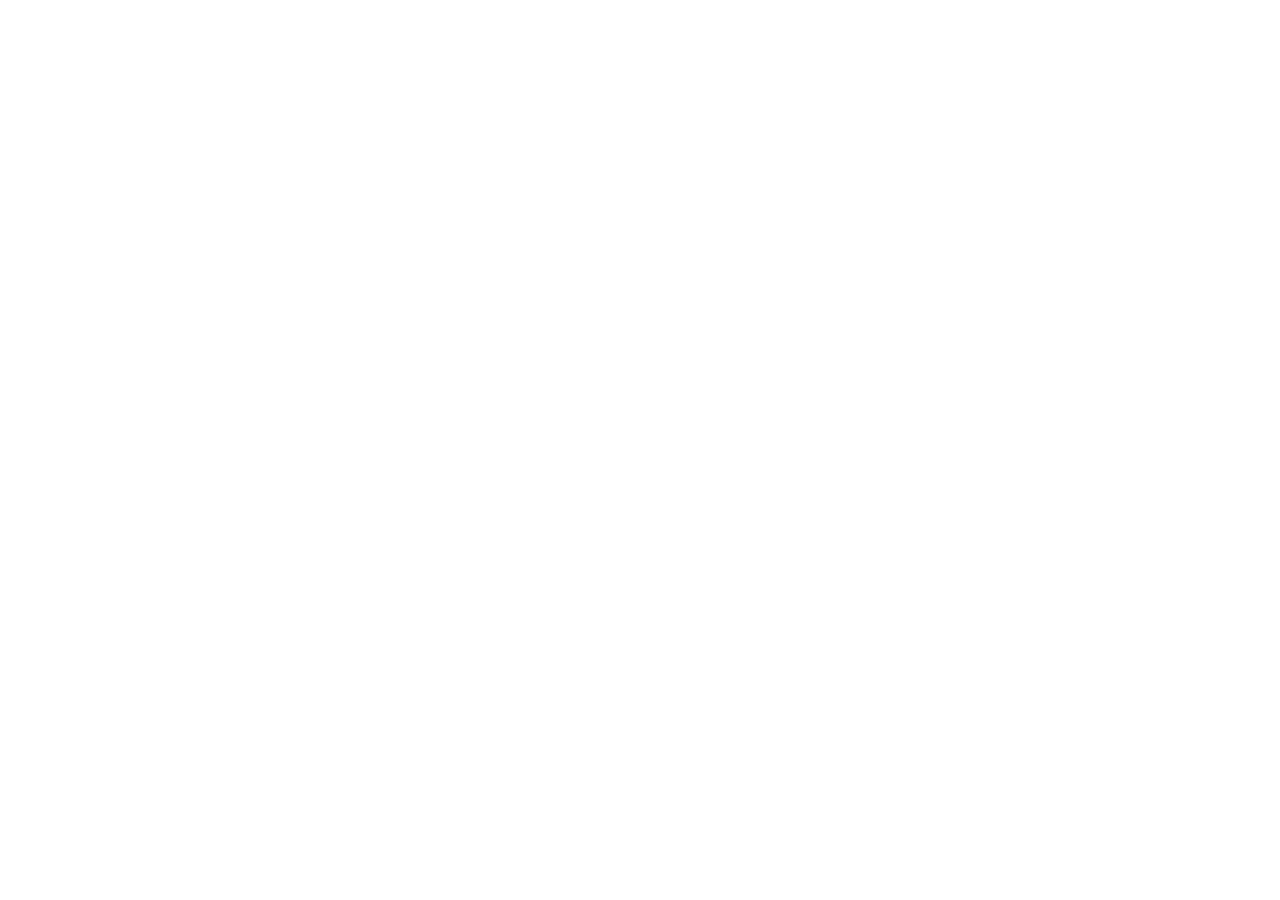
==== index.html @ fafc59ac "add html page, boilerplate" ====
<!DOCTYPE html>
<html lang="en">
<head>
    <meta charset="UTF-8">
    <meta name="viewport" content="width=device-width, initial-scale=1.0">
    <title>Recipe Book</title>
</head>
<body>
    
</body>
</html>
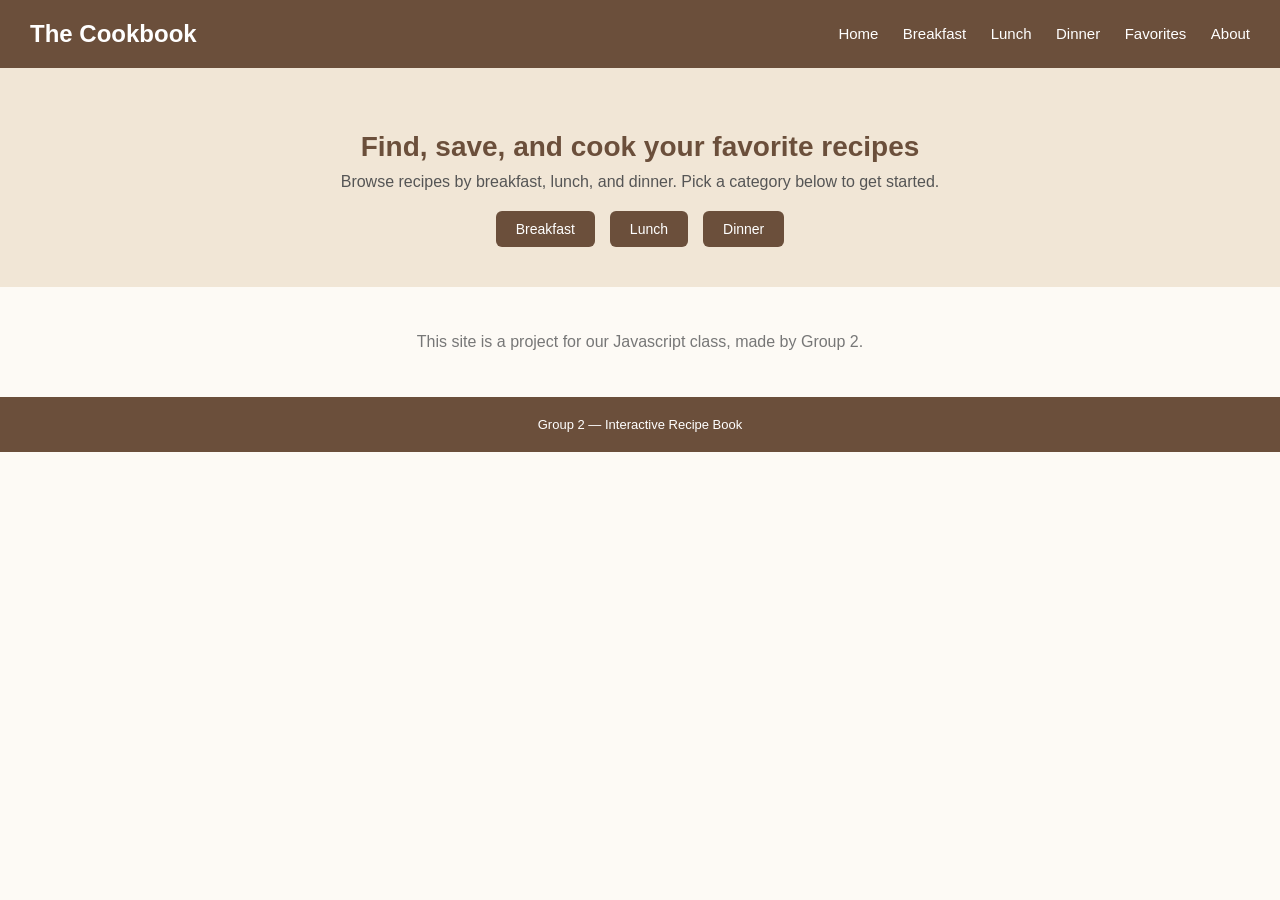
==== commit 6c3083ce: "html pages and css added" ====
--- a/index.html
+++ b/index.html
@@ -1,11 +1,35 @@
 <!DOCTYPE html>
 <html lang="en">
 <head>
-    <meta charset="UTF-8">
-    <meta name="viewport" content="width=device-width, initial-scale=1.0">
-    <title>Recipe Book</title>
+<meta charset="UTF-8">
+<meta name="viewport" content="width=device-width, initial-scale=1.0">
+<title>The Cookbook</title>
+<link rel="stylesheet" href="style.css">
 </head>
 <body>
-    
+<header>
+    <h1>The Cookbook</h1>
+    <nav>
+        <a href="index.html">Home</a>
+        <a href="breakfast.html">Breakfast</a>
+        <a href="lunch.html">Lunch</a>
+        <a href="dinner.html">Dinner</a>
+        <a href="favorites.html">Favorites</a>
+        <a href="about.html">About</a>
+    </nav>
+</header>
+<section class="hero">
+    <h2>Find, save, and cook your favorite recipes</h2>
+    <p>Browse recipes by breakfast, lunch, and dinner. Pick a category below to get started.</p>
+    <div class="category-links">
+        <a href="breakfast.html">Breakfast</a>
+        <a href="lunch.html">Lunch</a>
+        <a href="dinner.html">Dinner</a>
+    </div>
+</section>
+<main>
+    <p style="text-align:center; color:#777;">This site is a project for our Javascript class, made by Group 2.</p>
+</main>
+<footer>Group 2 &mdash; Interactive Recipe Book</footer>
 </body>
 </html>
--- a/style.css
+++ b/style.css
@@ -0,0 +1,149 @@
+body {
+    margin: 0;
+    font-family: Arial, sans-serif;
+    background-color: #fdfaf5;
+    color: #333;
+}
+header {
+    background-color: #6b4f3b;
+    color: white;
+    padding: 20px 30px;
+    display: flex;
+    justify-content: space-between;
+    align-items: center;
+    flex-wrap: wrap;
+}
+header h1 {
+    margin: 0;
+    font-size: 24px;
+}
+nav a {
+    color: white;
+    text-decoration: none;
+    margin-left: 20px;
+    font-size: 15px;
+}
+nav a:hover {
+    text-decoration: underline;
+}
+.hero {
+    padding: 40px 30px;
+    text-align: center;
+    background-color: #f1e6d6;
+}
+.hero h2 {
+    font-size: 28px;
+    margin-bottom: 10px;
+    color: #6b4f3b;
+}
+.hero p {
+    font-size: 16px;
+    max-width: 600px;
+    margin: 0 auto;
+    color: #555;
+}
+.category-links {
+    display: flex;
+    justify-content: center;
+    gap: 15px;
+    margin-top: 20px;
+    flex-wrap: wrap;
+}
+.category-links a {
+    background-color: #6b4f3b;
+    color: white;
+    padding: 10px 20px;
+    border-radius: 6px;
+    text-decoration: none;
+    font-size: 14px;
+}
+.category-links a:hover {
+    background-color: #543d2e;
+}
+main {
+    padding: 30px;
+}
+.recipe-grid {
+    display: grid;
+    grid-template-columns: repeat(3, 1fr);
+    gap: 20px;
+}
+.recipe-card {
+    background-color: white;
+    border: 1px solid #e0d6c8;
+    border-radius: 8px;
+    overflow: hidden;
+    box-shadow: 0 2px 6px rgba(0,0,0,0.08);
+}
+.recipe-card img {
+    width: 100%;
+    height: 160px;
+    object-fit: cover;
+    display: block;
+}
+.recipe-info {
+    padding: 15px;
+}
+.recipe-info h3 {
+    margin: 0 0 8px 0;
+    font-size: 18px;
+    color: #6b4f3b;
+}
+.recipe-info p {
+    font-size: 14px;
+    color: #555;
+    margin: 6px 0;
+}
+.recipe-info .heart {
+    float: right;
+    font-size: 18px;
+    color: #b5423a;
+    cursor: pointer;
+}
+.recipe-info ul, .recipe-info ol {
+    padding-left: 18px;
+    font-size: 13px;
+    color: #555;
+}
+.result-text {
+    font-style: italic;
+    font-size: 13px;
+    color: #7a6f5f;
+}
+footer {
+    text-align: center;
+    padding: 20px;
+    background-color: #6b4f3b;
+    color: white;
+    font-size: 13px;
+}
+.about-box {
+    max-width: 700px;
+    margin: 0 auto;
+    background-color: white;
+    padding: 25px 30px;
+    border-radius: 8px;
+    box-shadow: 0 2px 6px rgba(0,0,0,0.08);
+}
+.about-box h3 {
+    color: #6b4f3b;
+    margin-top: 25px;
+}
+@media (max-width: 900px) {
+    .recipe-grid {
+    grid-template-columns: repeat(2, 1fr);
+    }
+}
+@media (max-width: 600px) {
+    .recipe-grid {
+    grid-template-columns: 1fr;
+    }
+    header {
+        flex-direction: column;
+        align-items: flex-start;
+    }
+    nav a {
+        margin-left: 0;
+        margin-right: 15px;
+    }
+}
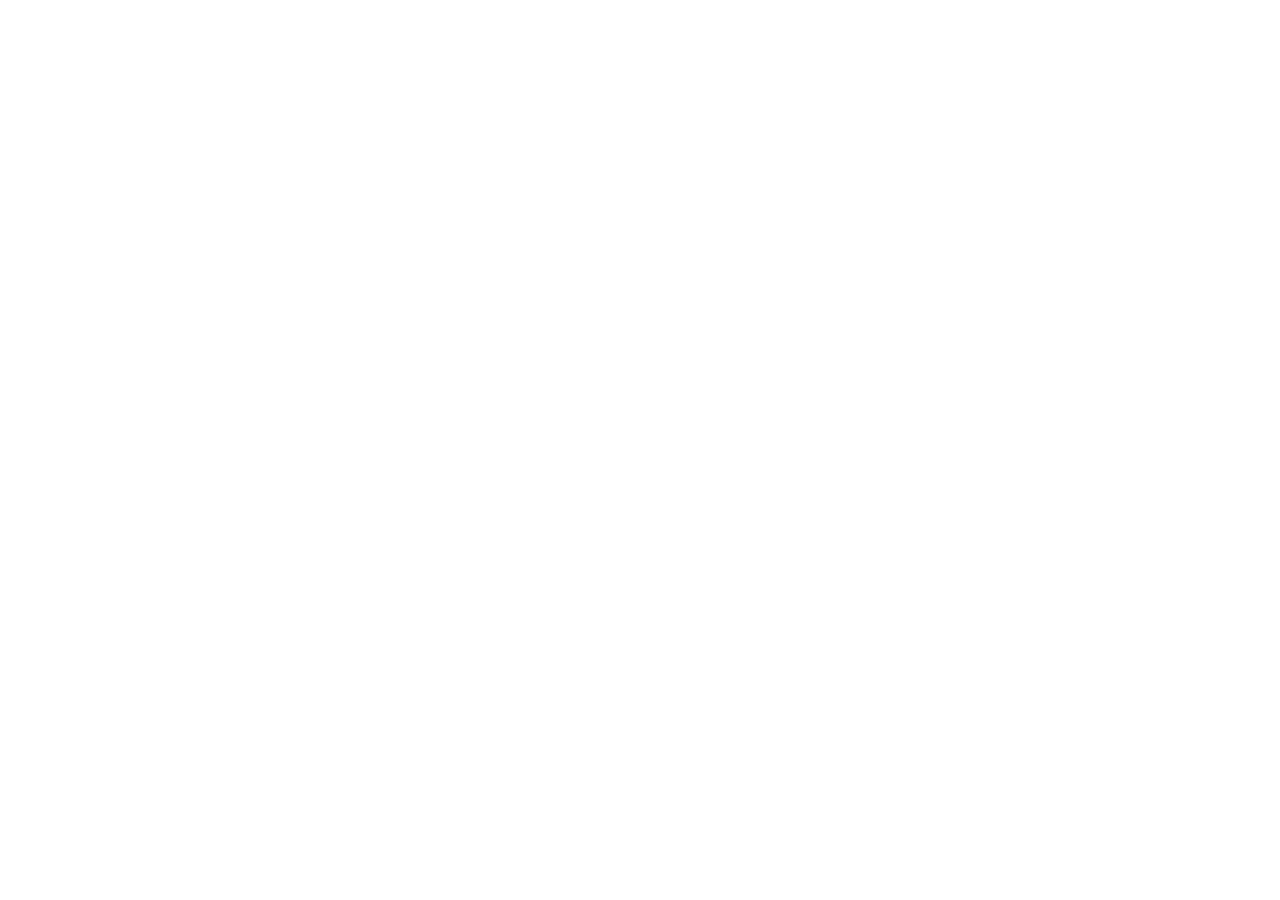
==== commit 0042dc30: "Merge pull request #6 from HailuBen/index-html-page add html page, boilerplate" ====
--- a/index.html
+++ b/index.html
@@ -1,35 +1,11 @@
 <!DOCTYPE html>
 <html lang="en">
 <head>
-<meta charset="UTF-8">
-<meta name="viewport" content="width=device-width, initial-scale=1.0">
-<title>The Cookbook</title>
-<link rel="stylesheet" href="style.css">
+    <meta charset="UTF-8">
+    <meta name="viewport" content="width=device-width, initial-scale=1.0">
+    <title>Recipe Book</title>
 </head>
 <body>
-<header>
-    <h1>The Cookbook</h1>
-    <nav>
-        <a href="index.html">Home</a>
-        <a href="breakfast.html">Breakfast</a>
-        <a href="lunch.html">Lunch</a>
-        <a href="dinner.html">Dinner</a>
-        <a href="favorites.html">Favorites</a>
-        <a href="about.html">About</a>
-    </nav>
-</header>
-<section class="hero">
-    <h2>Find, save, and cook your favorite recipes</h2>
-    <p>Browse recipes by breakfast, lunch, and dinner. Pick a category below to get started.</p>
-    <div class="category-links">
-        <a href="breakfast.html">Breakfast</a>
-        <a href="lunch.html">Lunch</a>
-        <a href="dinner.html">Dinner</a>
-    </div>
-</section>
-<main>
-    <p style="text-align:center; color:#777;">This site is a project for our Javascript class, made by Group 2.</p>
-</main>
-<footer>Group 2 &mdash; Interactive Recipe Book</footer>
+    
 </body>
 </html>
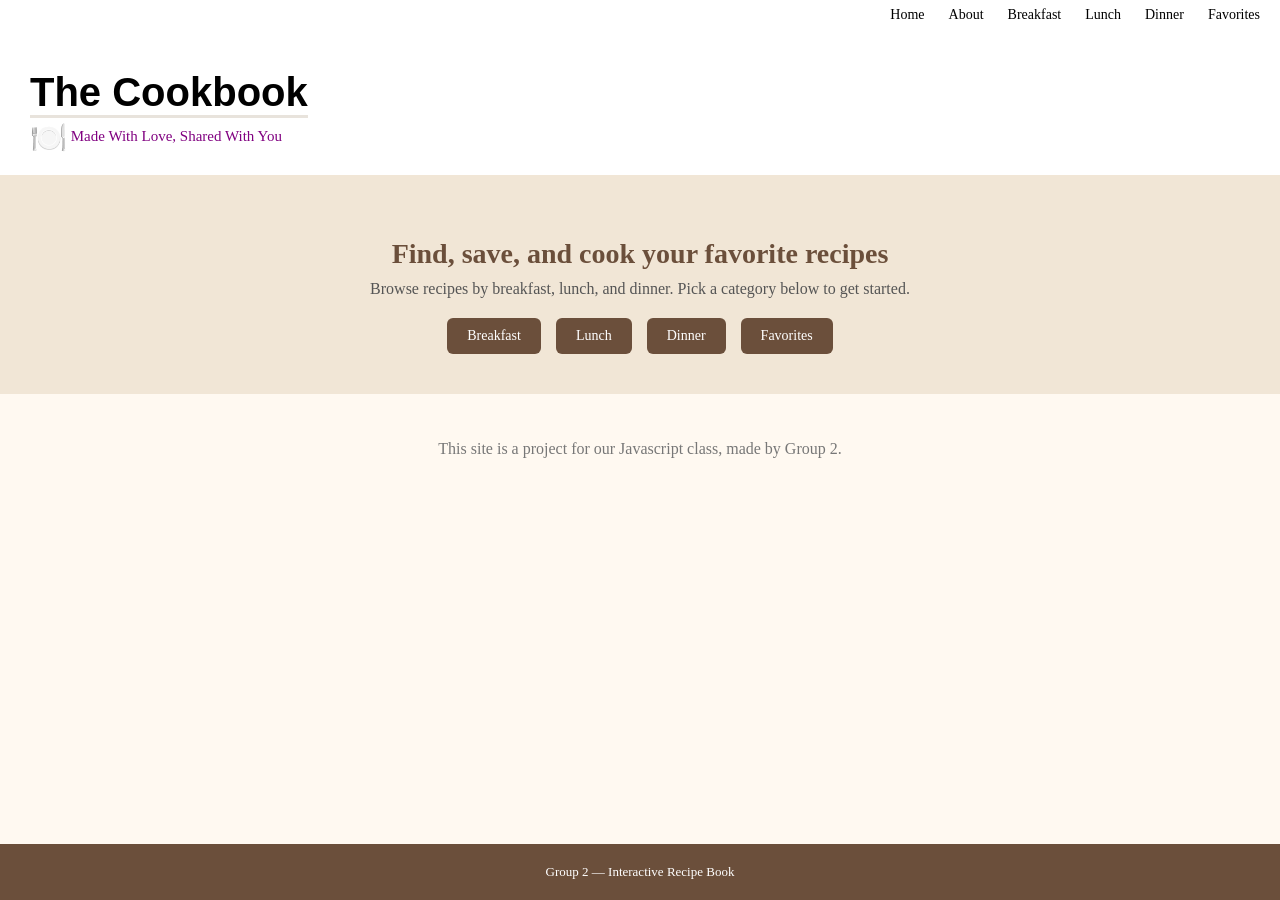
==== commit 25e14842: "update fonts and navigation layout" ====
--- a/index.html
+++ b/index.html
@@ -1,11 +1,50 @@
 <!DOCTYPE html>
 <html lang="en">
 <head>
-    <meta charset="UTF-8">
-    <meta name="viewport" content="width=device-width, initial-scale=1.0">
-    <title>Recipe Book</title>
+<meta charset="UTF-8">
+<meta name="viewport" content="width=device-width, initial-scale=1.0">
+<title>The Cookbook</title>
+<link rel="stylesheet" href="style.css">
 </head>
 <body>
+     <div class="top-bar">
     
+
+    <div class="top-links">
+
+    <nav>
+    <a href="index.html">Home</a>
+    <a href="about.html">About</a>
+    <a href="breakfast.html">Breakfast</a>
+    <a href="lunch.html">Lunch</a>
+    <a href="dinner.html">Dinner</a>
+    <a href="favorites.html">Favorites</a>
+    </nav>
+
+    </div>
+    </div>
+<header>
+    <div class="logo">
+    <h1>The Cookbook</h1>
+    <p><span class="food-icon">&#127869;&#65039;</span>
+  Made With Love, Shared With You </p>
+    </div>
+
+   
+</header>
+<section class="hero">
+    <h2>Find, save, and cook your favorite recipes</h2>
+    <p>Browse recipes by breakfast, lunch, and dinner. Pick a category below to get started.</p>
+    <div class="category-links">
+        <a href="breakfast.html">Breakfast</a>
+        <a href="lunch.html">Lunch</a>
+        <a href="dinner.html">Dinner</a>
+       <a href="favorites.html">Favorites</a>
+    </div>
+</section>
+<main>
+    <p style="text-align:center; color:#777;">This site is a project for our Javascript class, made by Group 2.</p>
+</main>
+<footer>Group 2 &mdash; Interactive Recipe Book</footer>
 </body>
 </html>
--- a/style.css
+++ b/style.css
@@ -0,0 +1,224 @@
+/* footer to bottom */
+html, body {
+    height: 100%;
+}
+body {
+    display: flex;
+    flex-direction: column;
+}
+main {
+    flex: 1;
+}
+footer {
+    margin-top: auto;
+}
+
+
+
+body {
+    margin: 0;
+    font-family: "Poppins";
+    background-color: #fff9f1;
+    color: black;
+}
+header {
+    background-color: white;
+    color:black;
+    padding: 20px 30px;
+    display: flex;
+    justify-content: space-between;
+    align-items: center;
+    flex-wrap: wrap;
+}
+header h1 {
+    margin: 0;
+    font-size: 24px;
+    
+}
+nav a {
+    color: black;
+    text-decoration: none;
+    margin-left: 20px;
+    font-size: 15px;
+}
+nav a:hover {
+    color: #3f6844;
+    text-decoration: none;
+}
+.hero {
+    padding: 40px 30px;
+    text-align: center;
+    background-color: #f1e6d6;
+}
+.hero h2 {
+    font-size: 28px;
+    margin-bottom: 10px;
+    color: #6b4f3b;
+}
+.hero p {
+    font-size: 16px;
+    max-width: 600px;
+    margin: 0 auto;
+    color: #555;
+}
+.category-links {
+    display: flex;
+    justify-content: center;
+    gap: 15px;
+    margin-top: 20px;
+    flex-wrap: wrap;
+}
+.category-links a {
+    background-color: #6b4f3b;
+    color: white;
+    padding: 10px 20px;
+    border-radius: 6px;
+    text-decoration: none;
+    font-size: 14px;
+}
+.category-links a:hover {
+    background-color: #543d2e;
+}
+main {
+    padding: 30px;
+}
+.recipe-grid {
+    display: grid;
+    grid-template-columns: repeat(3, 1fr);
+    gap: 20px;
+}
+.recipe-card {
+    background-color: white;
+    border: 1px solid #e0d6c8;
+    border-radius: 8px;
+    overflow: hidden;
+    box-shadow: 0 2px 6px rgba(0,0,0,0.08);
+}
+.recipe-card img {
+    width: 100%;
+    height: 160px;
+    object-fit: cover;
+    display: block;
+}
+.recipe-info {
+    padding: 15px;
+}
+.recipe-info h3 {
+    margin: 0 0 8px 0;
+    font-size: 18px;
+    color: #6b4f3b;
+}
+.recipe-info p {
+    font-size: 14px;
+    color: #555;
+    margin: 6px 0;
+}
+.recipe-info .heart {
+    float: right;
+    font-size: 18px;
+    color: #b5423a;
+    cursor: pointer;
+}
+.recipe-info ul, .recipe-info ol {
+    padding-left: 18px;
+    font-size: 13px;
+    color: #555;
+}
+.result-text {
+    font-style: italic;
+    font-size: 13px;
+    color: #7a6f5f;
+}
+footer {
+    text-align: center;
+    padding: 20px;
+    background-color: #6b4f3b;
+    color: white;
+    font-size: 13px;
+}
+.about-box {
+    max-width: 700px;
+    margin: 0 auto;
+    background-color: white;
+    padding: 25px 30px;
+    border-radius: 8px;
+    box-shadow: 0 2px 6px rgba(0,0,0,0.08);
+}
+.about-box h3 {
+    color: #6b4f3b;
+    margin-top: 25px;
+}
+
+
+.logo h1 {
+    margin: 0;
+    font-family: "Copper Black", "Arial Black", sans-serif;
+    font-size: 40px;
+    color: black;
+    border-bottom: 3px solid #e8e3dc;
+}
+
+.logo p {
+    margin: 2px 0 0;
+    font-family: "Segoe Script", "Brush Script MT", cursive;
+    font-size: 15px;
+    color: purple ;
+    
+}
+
+.top-bar {
+    background-color:white;
+    display: grid;
+    text-align: center;
+    padding: 5px 20px;
+    height: 40px;
+
+}
+
+.top-bar p {
+    margin: 0;
+    font-family: "Poppins", sans-serif;
+    letter-spacing: 5px;
+}
+
+.top-links {
+    display: flex;
+    justify-content: flex-end;
+    gap: 20px;
+}
+
+.top-links a {
+    color: black;
+    font-family: cursive;
+    font-size: 14px;
+    text-decoration: none;
+    
+}
+
+.top-links a:hover {
+background-color: white;
+}
+.food-icon {
+font-size: 30px;
+margin-right: middle;
+vertical-align: middle;
+}
+
+@media (max-width: 900px) {
+    .recipe-grid {
+    grid-template-columns: repeat(2, 1fr);
+    }
+}
+@media (max-width: 600px) {
+    .recipe-grid {
+    grid-template-columns: 1fr;
+    }
+    header {
+        flex-direction: column;
+        align-items: flex-start;
+    }
+    nav a {
+        margin-left: 0;
+        margin-right: 15px;
+    }
+}
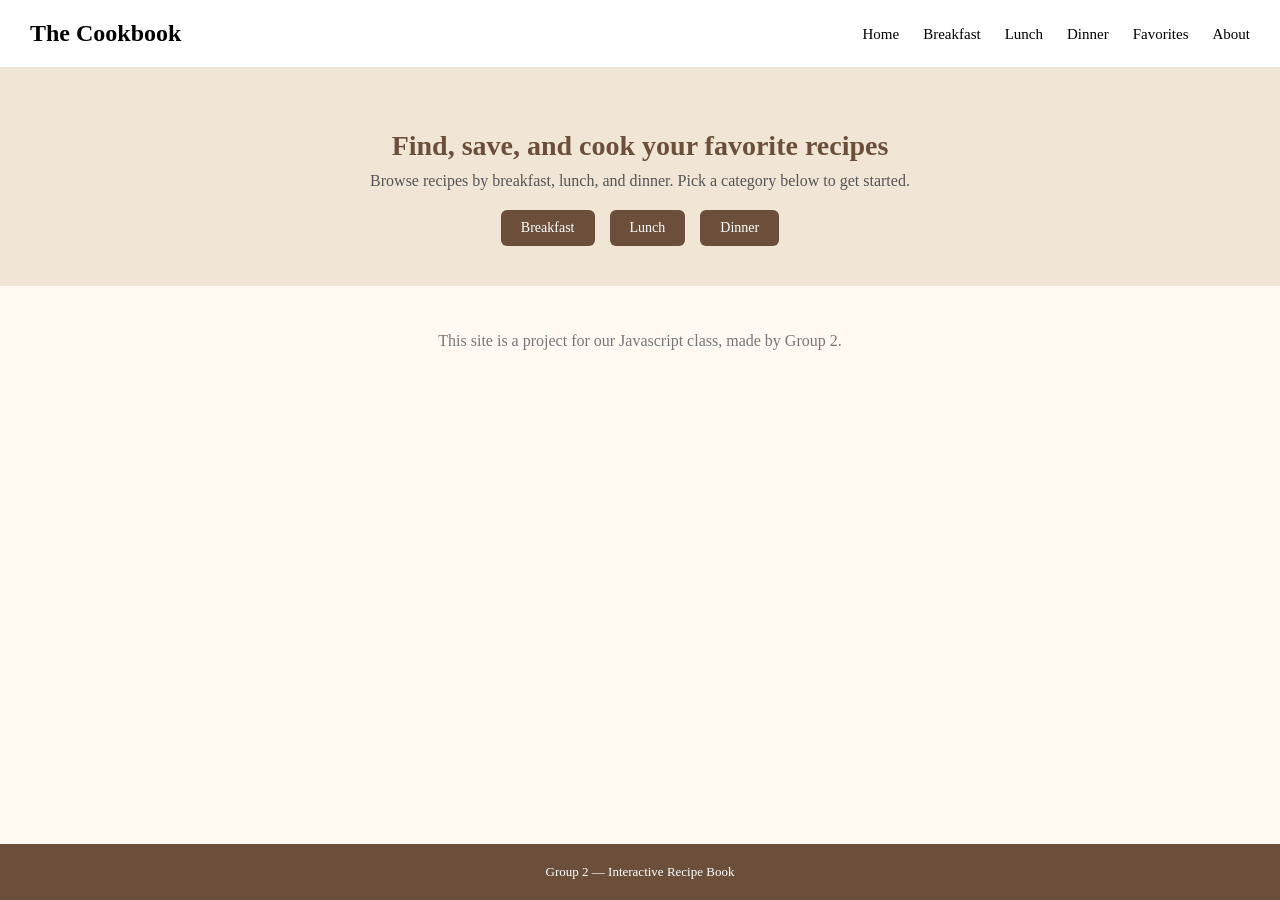
==== commit 0f62a6d8: "Refactor navigation structure in index.html Reorganized navigation links and removed the logo sectio" ====
--- a/index.html
+++ b/index.html
@@ -7,30 +7,16 @@
 <link rel="stylesheet" href="style.css">
 </head>
 <body>
-     <div class="top-bar">
-    
-
-    <div class="top-links">
-
+<header>
+    <h1>The Cookbook</h1>
     <nav>
-    <a href="index.html">Home</a>
-    <a href="about.html">About</a>
-    <a href="breakfast.html">Breakfast</a>
-    <a href="lunch.html">Lunch</a>
-    <a href="dinner.html">Dinner</a>
-    <a href="favorites.html">Favorites</a>
+        <a href="index.html">Home</a>
+        <a href="breakfast.html">Breakfast</a>
+        <a href="lunch.html">Lunch</a>
+        <a href="dinner.html">Dinner</a>
+        <a href="favorites.html">Favorites</a>
+        <a href="about.html">About</a>
     </nav>
-
-    </div>
-    </div>
-<header>
-    <div class="logo">
-    <h1>The Cookbook</h1>
-    <p><span class="food-icon">&#127869;&#65039;</span>
-  Made With Love, Shared With You </p>
-    </div>
-
-   
 </header>
 <section class="hero">
     <h2>Find, save, and cook your favorite recipes</h2>
@@ -39,7 +25,6 @@
         <a href="breakfast.html">Breakfast</a>
         <a href="lunch.html">Lunch</a>
         <a href="dinner.html">Dinner</a>
-       <a href="favorites.html">Favorites</a>
     </div>
 </section>
 <main>
@@ -47,4 +32,4 @@
 </main>
 <footer>Group 2 &mdash; Interactive Recipe Book</footer>
 </body>
-</html>+</html>
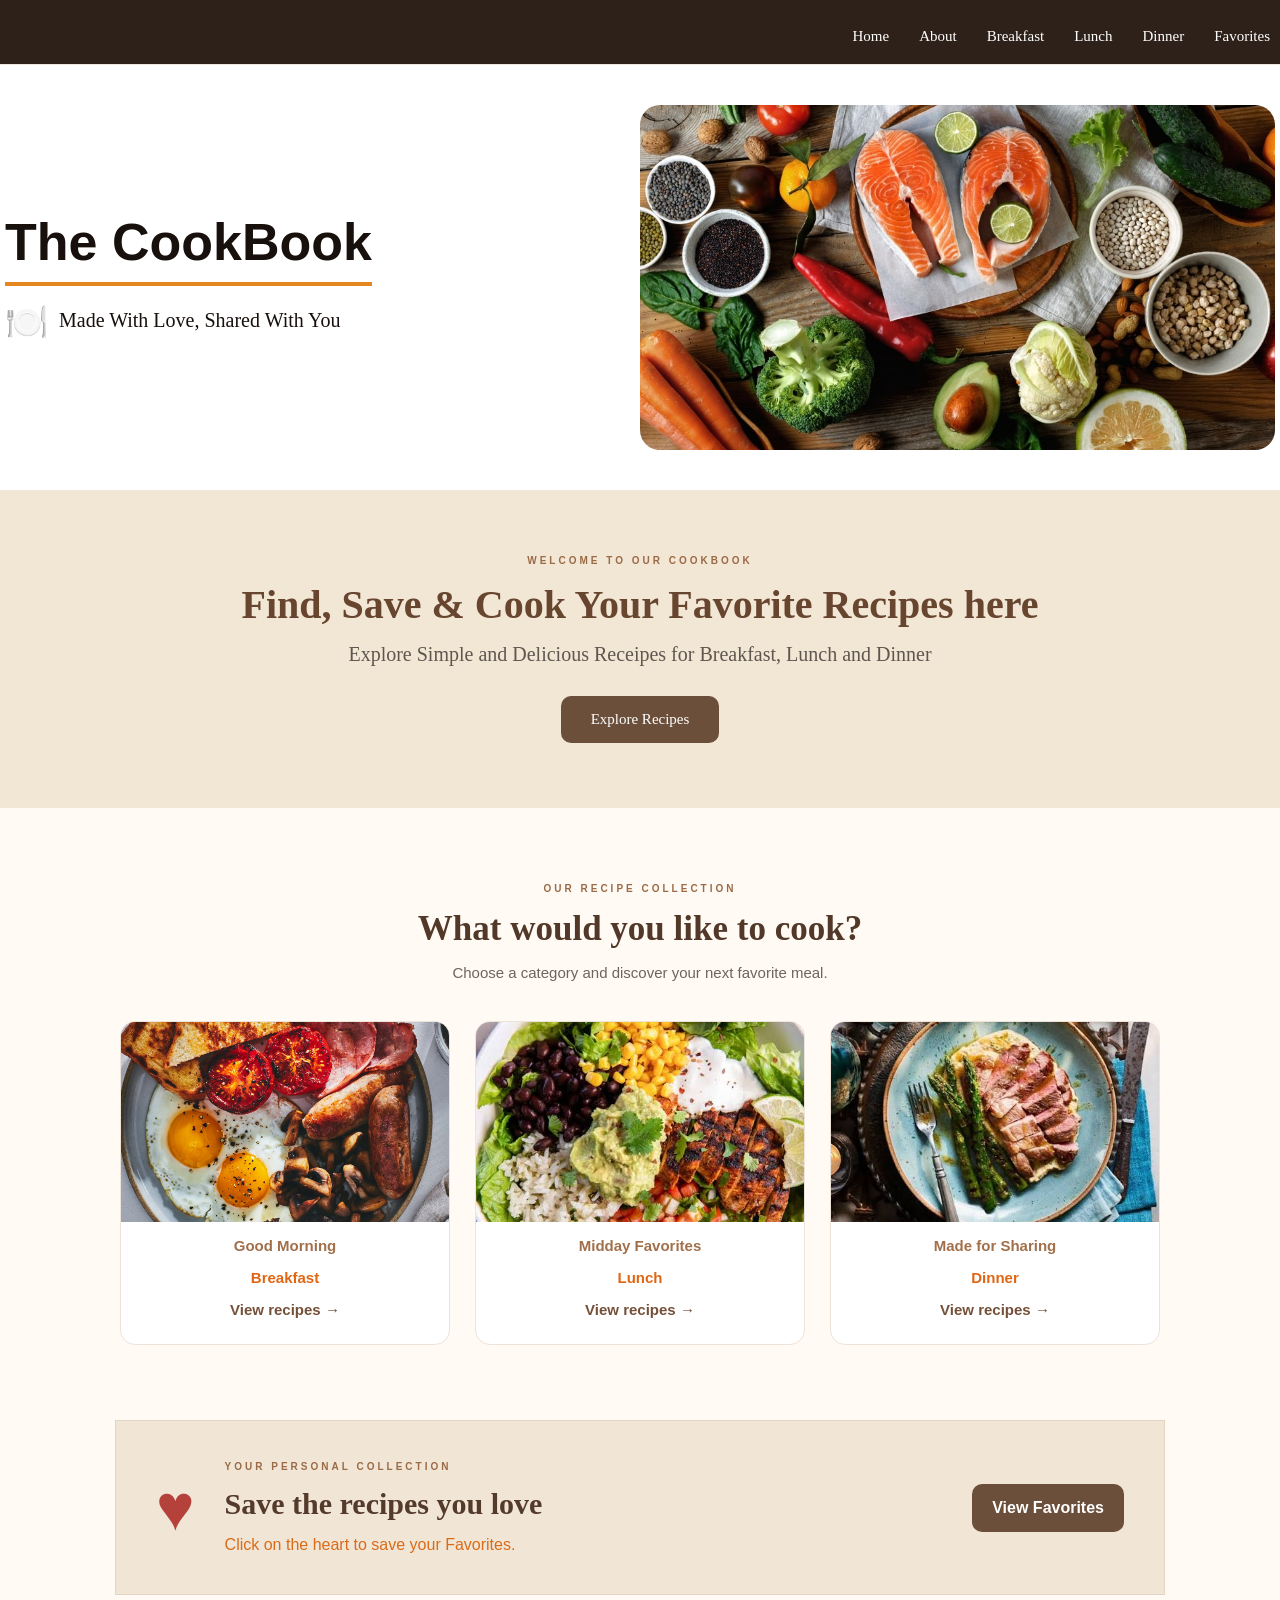
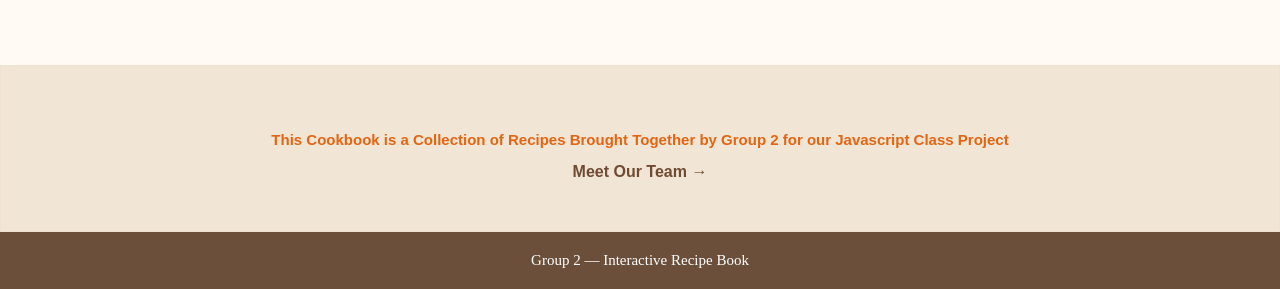
==== commit 123099e4: "fixed typo and syntax errors" ====
--- a/index.html
+++ b/index.html
@@ -1,35 +1,122 @@
 <!DOCTYPE html>
 <html lang="en">
+
 <head>
-<meta charset="UTF-8">
-<meta name="viewport" content="width=device-width, initial-scale=1.0">
-<title>The Cookbook</title>
-<link rel="stylesheet" href="style.css">
+    <meta charset="UTF-8">
+    <meta name="viewport" content="width=device-width, initial-scale=1.0">
+    <title>The Cookbook</title>
+    <link rel="stylesheet" href="style.css">
 </head>
 <body>
+    <div class="top-bar">
+        <nav class="top-links">
+            <a href="index.html">Home</a>
+            <a href="about.html">About</a>
+            <a href="breakfast.html">Breakfast</a>
+            <a href="lunch.html">Lunch</a>
+            <a href="dinner.html">Dinner</a>
+            <a href="favorites.html">Favorites</a>
+
+        </nav>
+            
+    </div>
+
 <header>
-    <h1>The Cookbook</h1>
-    <nav>
-        <a href="index.html">Home</a>
-        <a href="breakfast.html">Breakfast</a>
-        <a href="lunch.html">Lunch</a>
-        <a href="dinner.html">Dinner</a>
-        <a href="favorites.html">Favorites</a>
-        <a href="about.html">About</a>
-    </nav>
+    <div class="logo">
+        <h1>The CookBook</h1>
+        <p><span class="food-icon">&#127869;&#65039;</span>Made With Love, Shared With You </p>
+    </div>
+
+    <div class="header-image">
+
+        <img src="images/images.jpg"   alt="Fresh ingredients for cooking">
+
+    </div>
 </header>
 <section class="hero">
-    <h2>Find, save, and cook your favorite recipes</h2>
-    <p>Browse recipes by breakfast, lunch, and dinner. Pick a category below to get started.</p>
-    <div class="category-links">
-        <a href="breakfast.html">Breakfast</a>
-        <a href="lunch.html">Lunch</a>
-        <a href="dinner.html">Dinner</a>
-    </div>
+    <p class="hero-label">WELCOME TO OUR COOKBOOK</p>
+    <h2>Find, Save & Cook Your Favorite Recipes here </h2>
+    <p class="hero-description">Explore Simple and Delicious Receipes for Breakfast, Lunch and Dinner</p>
+    <a href="#recipe-categories" class="explore-button">Explore Recipes</a>
+
 </section>
 <main>
-    <p style="text-align:center; color:#777;">This site is a project for our Javascript class, made by Group 2.</p>
+    <section class="home-categories" id="recipe-categories">
+        <p class="section-label">OUR RECIPE COLLECTION</p>
+        <h2>What would you like to cook?</h2>
+        <p class="section-introduction">Choose a category and discover your next favorite meal.</p>
+
+        <div class="home-category-grid">
+            <a href="breakfast.html" class="home-category-card">
+                <div class="category-icon breakfast-icon"><img src="images/breakfast-photo.webp" alt="Breakfast Recipes"></div>
+                
+                <div class="category-information">
+                    <p>Good Morning</p>
+                    <h3>Breakfast</h3>
+                    <span>View recipes &rarr;</span>
+                </div>
+            
+            </a>
+
+            <a href="lunch.html" class="home-category-card">
+                <div class="category-icon lunch-icon"><img src="images/lunch-photo.jpg" alt="Lunch Recipes"></div>
+                
+                <div class="category-information">
+                    <p>Midday Favorites</p>
+                    <h3>Lunch</h3>
+                    <span>View recipes &rarr;</span>
+                </div>
+
+                </a>
+
+                <a href="dinner.html" class="home-category-card">
+                <div class="category-icon dinner-icon"><img src="images/dinner-photo.jpg" alt="Dinner Recipes"></div>
+                
+                <div class="category-information">
+                    <p>Made for Sharing</p>
+                    <h3>Dinner</h3>
+                    <span>View recipes &rarr;</span>
+                
+                </div>
+            </a>           
+           
+                
+    </div>
+
+    </section>
+
+
+    <section class="favorites-feature">
+        <div class="favorites-heart"> &hearts;</div>
+        
+        
+        <div class="favorites-message">
+            <p class="section-label">YOUR PERSONAL COLLECTION</p>
+        <h2>Save the recipes you love</h2>
+
+        <p class="favorites-description"> Click on the heart to save your Favorites.</p>
+
+     </div>
+
+     <a href="favorites.html" class="favorites-button">View Favorites</a>
+    </section>
+
+
+<section class="project-message">
+   <h3> 
+    This Cookbook is a Collection of Recipes Brought Together by Group 2 for our Javascript Class Project
+</h3>  
+    <a href="about.html">Meet Our Team &rarr;</a>
+</section>
 </main>
-<footer>Group 2 &mdash; Interactive Recipe Book</footer>
+
+<footer>
+    <p>Group 2 &mdash; Interactive Recipe Book</p>
+</footer>
+
+
+
+
+
 </body>
 </html>
--- a/style.css
+++ b/style.css
@@ -1,224 +1,424 @@
-/* footer to bottom */
-html, body {
-    height: 100%;
-}
+* {
+    box-sizing: border-box;
+}
+
 body {
+    margin: 0;
+    min-height: 100vh;
     display: flex;
     flex-direction: column;
-}
+    background-color: #fffaf3;
+    color: #33251d;
+    font-family: 'Segoe UI', Tahoma, Geneva, Verdana, sans-serif;
+
+}
+
+
 main {
     flex: 1;
 }
+
+h3 {
+    font-size: 15px;
+    color: #e16512;
+}
+img {
+    max-width: 100%;
+}
+
+
+.top-bar {
+    min-height: 65px;
+    padding: 0 5px;
+    display: flex;
+    align-items: center;
+    justify-content: flex-end;
+    background-color: #2e211a;
+    border-bottom: 1px solid #eee5dc;
+}
+
+.top-links {
+    display: flex;
+    align-items: center;
+    justify-content: flex-end;
+    gap: 30px;
+    padding: 0 5px;
+    background-color: #2e211a ;
+   
+}
+
+.top-links a {
+    padding: 20px 0 10px;
+    color: white;
+    font-family: cursive;
+    font-size: 15px;
+    text-decoration: none;
+    border-bottom: 2px solid transparent;
+}
+
+.top-links a:hover {
+    border-bottom: #7a5138;
+    color: #7a5138
+}
+
+
+header {
+    min-width: 300px;
+    padding: 40px 5px;
+    display: flex;
+    align-items: center;
+    justify-content: space-between;
+    gap: 60px;
+    background-color: #ffffff;
+    
+}
+.logo {
+    flex: 1
+
+}
+
+
+.logo h1 {
+    width: fit-content;
+    margin: 0;
+    padding-bottom: 10px;
+    font-family: Arial, Helvetica, sans-serif;
+    font-size: 52px;
+    border-bottom: 4px solid #e3871e;
+    color:#18100c ;
+
+}
+
+.logo p {
+    margin : 16px 0 0;
+    font-family: "Segoe script", "Brush Script MT", cursive;
+    font-size: 20px;
+    color: #18100c;
+}
+
+.food-icon {
+    margin-right: 10px;
+    font-size: 35px;
+    vertical-align: middle;
+}
+ .header-image {
+    width: 50%;
+    max-width: 750px;
+   
+ }
+
+ .header-image img {
+    width: 100%;
+    height: 345px;
+    display: block;
+    object-fit: cover;
+    border-radius: 20px;
+    
+ }
+
+ .hero {
+    padding: 65px 25px;
+    background-color: #f2e6d5;
+    text-align: center;
+ }
+
+ .hero-label, .section-label {
+    margin: 0 0 15px;
+    font-family: Arial, Helvetica, sans-serif;
+    font-size: 10px;
+    font-weight: bold;
+    letter-spacing: 3px;
+    color: #9b6a46;
+ }
+
+ .hero h2 {
+    margin:  0 0 15px;
+    font-family: Georgia, serif;
+    font-size: 40px;
+    color: #67452f ;
+    
+ }
+
+ .hero-description {
+    max-width: 650px;
+    margin: 0 auto;
+    font-family:Georgia, serif ;
+    font-size: 20px;
+    color: #5f564f;
+   
+
+ }
+
+ .explore-button {
+    display: inline-block;
+    margin-top: 30px;
+    padding: 15px 30px;
+    background-color: #6b4f3b;
+    color: #ffffff;
+    font-size: 15px;
+    font-family: bold;
+    text-decoration: none;
+    border-radius: 10px;
+
+ }
+
+ .explore-button:hover {
+    background-color: #4f3829;
+ }
+
+ .home-categories {
+  max-width: 1100px;
+  margin: 0 auto;
+  padding: 75px 30px;
+  text-align: center;
+ }
+
+ .home-categories h2 {
+    margin: 0 0 15px;
+    color: #513828;
+    font-family: Georgia,  serif;
+    font-size: 35px;
+ }
+
+ .section-introduction {
+    margin: 0 0 40px;
+    color: #6d645e;
+    font-size: 15px;
+    
+ }
+
+ .home-category-grid {
+    display: grid;
+    grid-template-columns:  repeat(3, 1fr);
+    gap: 25px;
+ }
+
+ .home-category-card {
+    overflow: hidden;
+    background-color: #ffffff;
+    color: #33251d;
+    text-decoration: none;
+    border: 1px solid #eee3d8;
+    border-radius: 15px;
+ }
+
+ .category-icon {
+    height: 190px;
+    display: grid;
+    place-items: center;
+    font: 75px;
+ }
+
+ .category-icon img {
+    height: 200px;
+    width:400px;
+    display: block ;
+    object-fit: cover;
+
+ }
+
+ .breakfast-icon {
+    background-color: #f8e2b9;
+ }
+ .lunch-icon {
+    background-color: #dce9d2;
+ }
+  .dinner-icon {
+    background-color: #ecd5ce;
+  }
+
+  .category-information {
+    padding: 25px;
+  }
+
+  .category-information p {
+    margin: 0;
+    color: #a26f4b;
+    font-size: 15px;
+    font-weight: bold;
+    
+  }
+
+
+  .category-information span {
+    color: #755039;
+    font-size: 15px;
+    font-weight: bold;
+  }
+
+  .favorites-feature {
+    max-width: 1050px;
+    margin: 0 auto 70px;
+    padding: 40px 40px;
+    display: flex;
+    align-items: center;
+    background-color: #f1e5d5;
+    border: 1px solid #e5d4c1;
+    gap: 30px;
+  }
+
+
+  .favorites-heart {
+    color: #b5413b;
+    font-size: 65px;
+  }
+
+  .favorites-message {
+    flex: 1;
+
+
+  }
+
+  .favorites-message h2 {
+    margin: 0 0 15px;
+    color: #543a2a;
+    font-family: Georgia,  serif;
+    font-size: 30px;
+  }
+
+  .favorites-description {
+    max-width: 500px;
+    margin: 0;
+    color:#d96c19;
+  }
+
+  .favorites-button {
+    padding: 15px 20px;
+    background-color: #6b4f3b;
+    color: #ffffff;
+    font-weight: bold;
+    text-decoration: none;
+    white-space: nowrap;
+    border-radius: 10px;
+  }
+
+  .favorites-button:hover {
+    background-color: #4f3829;
+  }
+
+  .project-message {
+    padding: 50px 25px;
+    background-color: #f1e5d5;
+    text-align: center;
+    border: 1px solid #efe0d0;
+
+  }
+
+  .project-message h2 {
+    margin: 0 0 15px;
+    color: #4a3b31;
+    font-family: Georgia, serif;
+    font-size: 30px;
+
+  }
+
+  .project-message p {
+    margin: 0 auto 20px;
+    color: #9a5a2d;
+  }
+
+  .project-message a {
+    color: #704b34;
+    font-weight: bold;
+    text-decoration: none;
+}
+
+.project-message a:hover {
+    color: #a25843;
+    text-decoration: underline;
+}
+
 footer {
     margin-top: auto;
-}
-
-
-
-body {
+    padding: 20px;
+    background-color: #6b4f3b;
+    color: #ffffff;
+    text-align: center;
+}
+
+footer p {
     margin: 0;
-    font-family: "Poppins";
-    background-color: #fff9f1;
-    color: black;
-}
-header {
-    background-color: white;
-    color:black;
-    padding: 20px 30px;
-    display: flex;
-    justify-content: space-between;
-    align-items: center;
-    flex-wrap: wrap;
-}
-header h1 {
-    margin: 0;
-    font-size: 24px;
-    
-}
-nav a {
-    color: black;
-    text-decoration: none;
-    margin-left: 20px;
-    font-size: 15px;
-}
-nav a:hover {
-    color: #3f6844;
-    text-decoration: none;
-}
-.hero {
-    padding: 40px 30px;
-    text-align: center;
-    background-color: #f1e6d6;
-}
-.hero h2 {
-    font-size: 28px;
-    margin-bottom: 10px;
-    color: #6b4f3b;
-}
-.hero p {
-    font-size: 16px;
-    max-width: 600px;
+    font-family: Georgia,  serif;
+    font-size: 15px;
+}
+
+.recipe-grid {
+   
     margin: 0 auto;
-    color: #555;
-}
-.category-links {
-    display: flex;
-    justify-content: center;
-    gap: 15px;
-    margin-top: 20px;
-    flex-wrap: wrap;
-}
-.category-links a {
-    background-color: #6b4f3b;
-    color: white;
-    padding: 10px 20px;
-    border-radius: 6px;
-    text-decoration: none;
-    font-size: 14px;
-}
-.category-links a:hover {
-    background-color: #543d2e;
-}
-main {
-    padding: 30px;
-}
-.recipe-grid {
+    padding: 50px 30px;
+    grid-template-columns: repeat(3,1fr);
     display: grid;
-    grid-template-columns: repeat(3, 1fr);
-    gap: 20px;
-}
+    gap: 25px;
+}
+
 .recipe-card {
-    background-color: white;
-    border: 1px solid #e0d6c8;
-    border-radius: 8px;
     overflow: hidden;
-    box-shadow: 0 2px 6px rgba(0,0,0,0.08);
-}
+    background-color: #ffffff;
+    border: 1px solid #e6d9cb;
+    border-radius: 10px;
+
+}
+
 .recipe-card img {
     width: 100%;
-    height: 160px;
+    height: 120px;
+    display: block;
     object-fit: cover;
-    display: block;
-}
+
+}
+
 .recipe-info {
-    padding: 15px;
-}
+    padding: 20px;
+}
+
 .recipe-info h3 {
-    margin: 0 0 8px 0;
-    font-size: 18px;
+    margin: 0 0 10px;
     color: #6b4f3b;
-}
+    font-family: Georgia,  serif;
+    font-size: 20px;
+}
+
 .recipe-info p {
-    font-size: 14px;
-    color: #555;
-    margin: 6px 0;
-}
-.recipe-info .heart {
+    margin: 10px 0 ;
+    color: #5f5751 ;
+    font-size: 15px;
+
+}
+
+.recipe-info ul, .recipe-info ol {
+    padding-left: 20px;
+    color: #5f5751;
+    font-size: 15px;
+}
+
+.heart {
     float: right;
-    font-size: 18px;
-    color: #b5423a;
+    color: #b5243a;
+    font-size: 25px;
     cursor: pointer;
 }
-.recipe-info ul, .recipe-info ol {
-    padding-left: 18px;
-    font-size: 13px;
-    color: #555;
-}
+
 .result-text {
+    color:#7b6e63;
+    font-size: 15px;
     font-style: italic;
-    font-size: 13px;
-    color: #7a6f5f;
-}
-footer {
-    text-align: center;
-    padding: 20px;
-    background-color: #6b4f3b;
-    color: white;
-    font-size: 13px;
-}
+}
+
 .about-box {
-    max-width: 700px;
-    margin: 0 auto;
-    background-color: white;
-    padding: 25px 30px;
-    border-radius: 8px;
-    box-shadow: 0 2px 6px rgba(0,0,0,0.08);
-}
+    max-width: 800px;
+    margin: 50px auto;
+    padding: 35px;
+    background-color: #ffffff;
+    border: 1px solid #eadfd4;
+    border-radius: 15px;
+}
+.about-box h2 {
+    color: #6b4f3b;
+    font-family: Georgia,  serif;
+}
+
 .about-box h3 {
+    margin-top: 25px;
     color: #6b4f3b;
-    margin-top: 25px;
-}
-
-
-.logo h1 {
-    margin: 0;
-    font-family: "Copper Black", "Arial Black", sans-serif;
-    font-size: 40px;
-    color: black;
-    border-bottom: 3px solid #e8e3dc;
-}
-
-.logo p {
-    margin: 2px 0 0;
-    font-family: "Segoe Script", "Brush Script MT", cursive;
-    font-size: 15px;
-    color: purple ;
-    
-}
-
-.top-bar {
-    background-color:white;
-    display: grid;
-    text-align: center;
-    padding: 5px 20px;
-    height: 40px;
-
-}
-
-.top-bar p {
-    margin: 0;
-    font-family: "Poppins", sans-serif;
-    letter-spacing: 5px;
-}
-
-.top-links {
-    display: flex;
-    justify-content: flex-end;
-    gap: 20px;
-}
-
-.top-links a {
-    color: black;
-    font-family: cursive;
-    font-size: 14px;
-    text-decoration: none;
-    
-}
-
-.top-links a:hover {
-background-color: white;
-}
-.food-icon {
-font-size: 30px;
-margin-right: middle;
-vertical-align: middle;
-}
-
-@media (max-width: 900px) {
-    .recipe-grid {
-    grid-template-columns: repeat(2, 1fr);
-    }
-}
-@media (max-width: 600px) {
-    .recipe-grid {
-    grid-template-columns: 1fr;
-    }
-    header {
-        flex-direction: column;
-        align-items: flex-start;
-    }
-    nav a {
-        margin-left: 0;
-        margin-right: 15px;
-    }
+    font-family: Georgia,  Times, serif;
 }
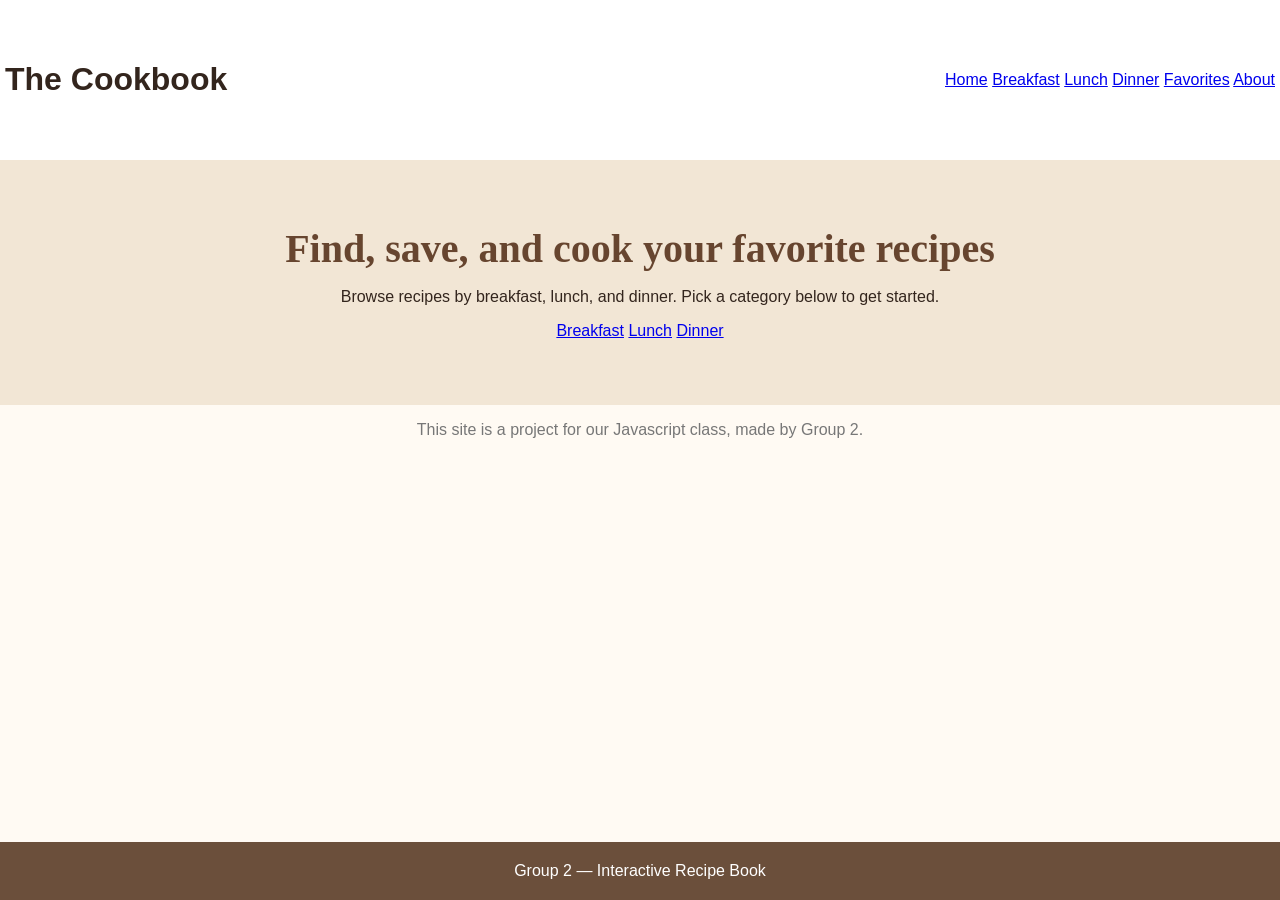
==== commit fcfd8acc: "Merge pull request #12 from HailuBen/Amroos101-patch-6 Refactor navigation structure in index.html" ====
--- a/index.html
+++ b/index.html
@@ -1,122 +1,35 @@
 <!DOCTYPE html>
 <html lang="en">
-
 <head>
-    <meta charset="UTF-8">
-    <meta name="viewport" content="width=device-width, initial-scale=1.0">
-    <title>The Cookbook</title>
-    <link rel="stylesheet" href="style.css">
+<meta charset="UTF-8">
+<meta name="viewport" content="width=device-width, initial-scale=1.0">
+<title>The Cookbook</title>
+<link rel="stylesheet" href="style.css">
 </head>
 <body>
-    <div class="top-bar">
-        <nav class="top-links">
-            <a href="index.html">Home</a>
-            <a href="about.html">About</a>
-            <a href="breakfast.html">Breakfast</a>
-            <a href="lunch.html">Lunch</a>
-            <a href="dinner.html">Dinner</a>
-            <a href="favorites.html">Favorites</a>
-
-        </nav>
-            
-    </div>
-
 <header>
-    <div class="logo">
-        <h1>The CookBook</h1>
-        <p><span class="food-icon">&#127869;&#65039;</span>Made With Love, Shared With You </p>
-    </div>
-
-    <div class="header-image">
-
-        <img src="images/images.jpg"   alt="Fresh ingredients for cooking">
-
-    </div>
+    <h1>The Cookbook</h1>
+    <nav>
+        <a href="index.html">Home</a>
+        <a href="breakfast.html">Breakfast</a>
+        <a href="lunch.html">Lunch</a>
+        <a href="dinner.html">Dinner</a>
+        <a href="favorites.html">Favorites</a>
+        <a href="about.html">About</a>
+    </nav>
 </header>
 <section class="hero">
-    <p class="hero-label">WELCOME TO OUR COOKBOOK</p>
-    <h2>Find, Save & Cook Your Favorite Recipes here </h2>
-    <p class="hero-description">Explore Simple and Delicious Receipes for Breakfast, Lunch and Dinner</p>
-    <a href="#recipe-categories" class="explore-button">Explore Recipes</a>
-
+    <h2>Find, save, and cook your favorite recipes</h2>
+    <p>Browse recipes by breakfast, lunch, and dinner. Pick a category below to get started.</p>
+    <div class="category-links">
+        <a href="breakfast.html">Breakfast</a>
+        <a href="lunch.html">Lunch</a>
+        <a href="dinner.html">Dinner</a>
+    </div>
 </section>
 <main>
-    <section class="home-categories" id="recipe-categories">
-        <p class="section-label">OUR RECIPE COLLECTION</p>
-        <h2>What would you like to cook?</h2>
-        <p class="section-introduction">Choose a category and discover your next favorite meal.</p>
-
-        <div class="home-category-grid">
-            <a href="breakfast.html" class="home-category-card">
-                <div class="category-icon breakfast-icon"><img src="images/breakfast-photo.webp" alt="Breakfast Recipes"></div>
-                
-                <div class="category-information">
-                    <p>Good Morning</p>
-                    <h3>Breakfast</h3>
-                    <span>View recipes &rarr;</span>
-                </div>
-            
-            </a>
-
-            <a href="lunch.html" class="home-category-card">
-                <div class="category-icon lunch-icon"><img src="images/lunch-photo.jpg" alt="Lunch Recipes"></div>
-                
-                <div class="category-information">
-                    <p>Midday Favorites</p>
-                    <h3>Lunch</h3>
-                    <span>View recipes &rarr;</span>
-                </div>
-
-                </a>
-
-                <a href="dinner.html" class="home-category-card">
-                <div class="category-icon dinner-icon"><img src="images/dinner-photo.jpg" alt="Dinner Recipes"></div>
-                
-                <div class="category-information">
-                    <p>Made for Sharing</p>
-                    <h3>Dinner</h3>
-                    <span>View recipes &rarr;</span>
-                
-                </div>
-            </a>           
-           
-                
-    </div>
-
-    </section>
-
-
-    <section class="favorites-feature">
-        <div class="favorites-heart"> &hearts;</div>
-        
-        
-        <div class="favorites-message">
-            <p class="section-label">YOUR PERSONAL COLLECTION</p>
-        <h2>Save the recipes you love</h2>
-
-        <p class="favorites-description"> Click on the heart to save your Favorites.</p>
-
-     </div>
-
-     <a href="favorites.html" class="favorites-button">View Favorites</a>
-    </section>
-
-
-<section class="project-message">
-   <h3> 
-    This Cookbook is a Collection of Recipes Brought Together by Group 2 for our Javascript Class Project
-</h3>  
-    <a href="about.html">Meet Our Team &rarr;</a>
-</section>
+    <p style="text-align:center; color:#777;">This site is a project for our Javascript class, made by Group 2.</p>
 </main>
-
-<footer>
-    <p>Group 2 &mdash; Interactive Recipe Book</p>
-</footer>
-
-
-
-
-
+<footer>Group 2 &mdash; Interactive Recipe Book</footer>
 </body>
 </html>
